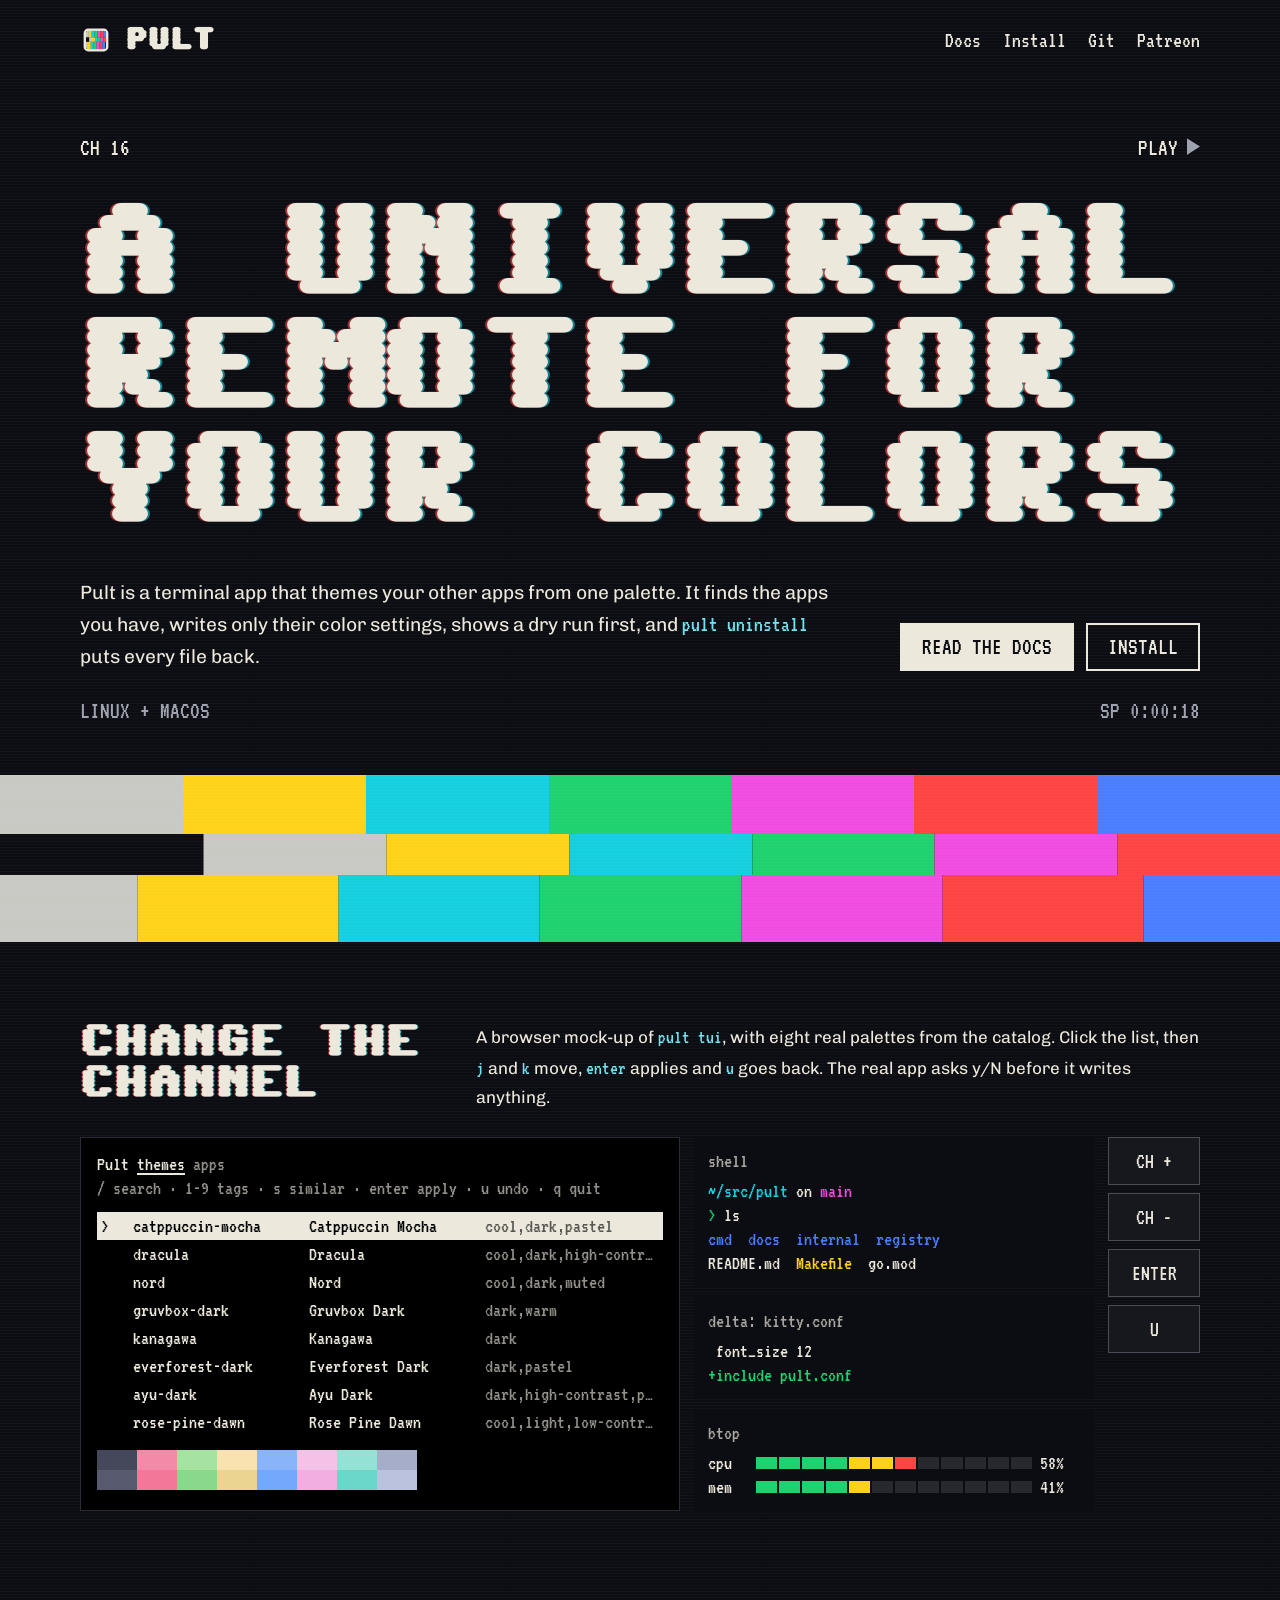
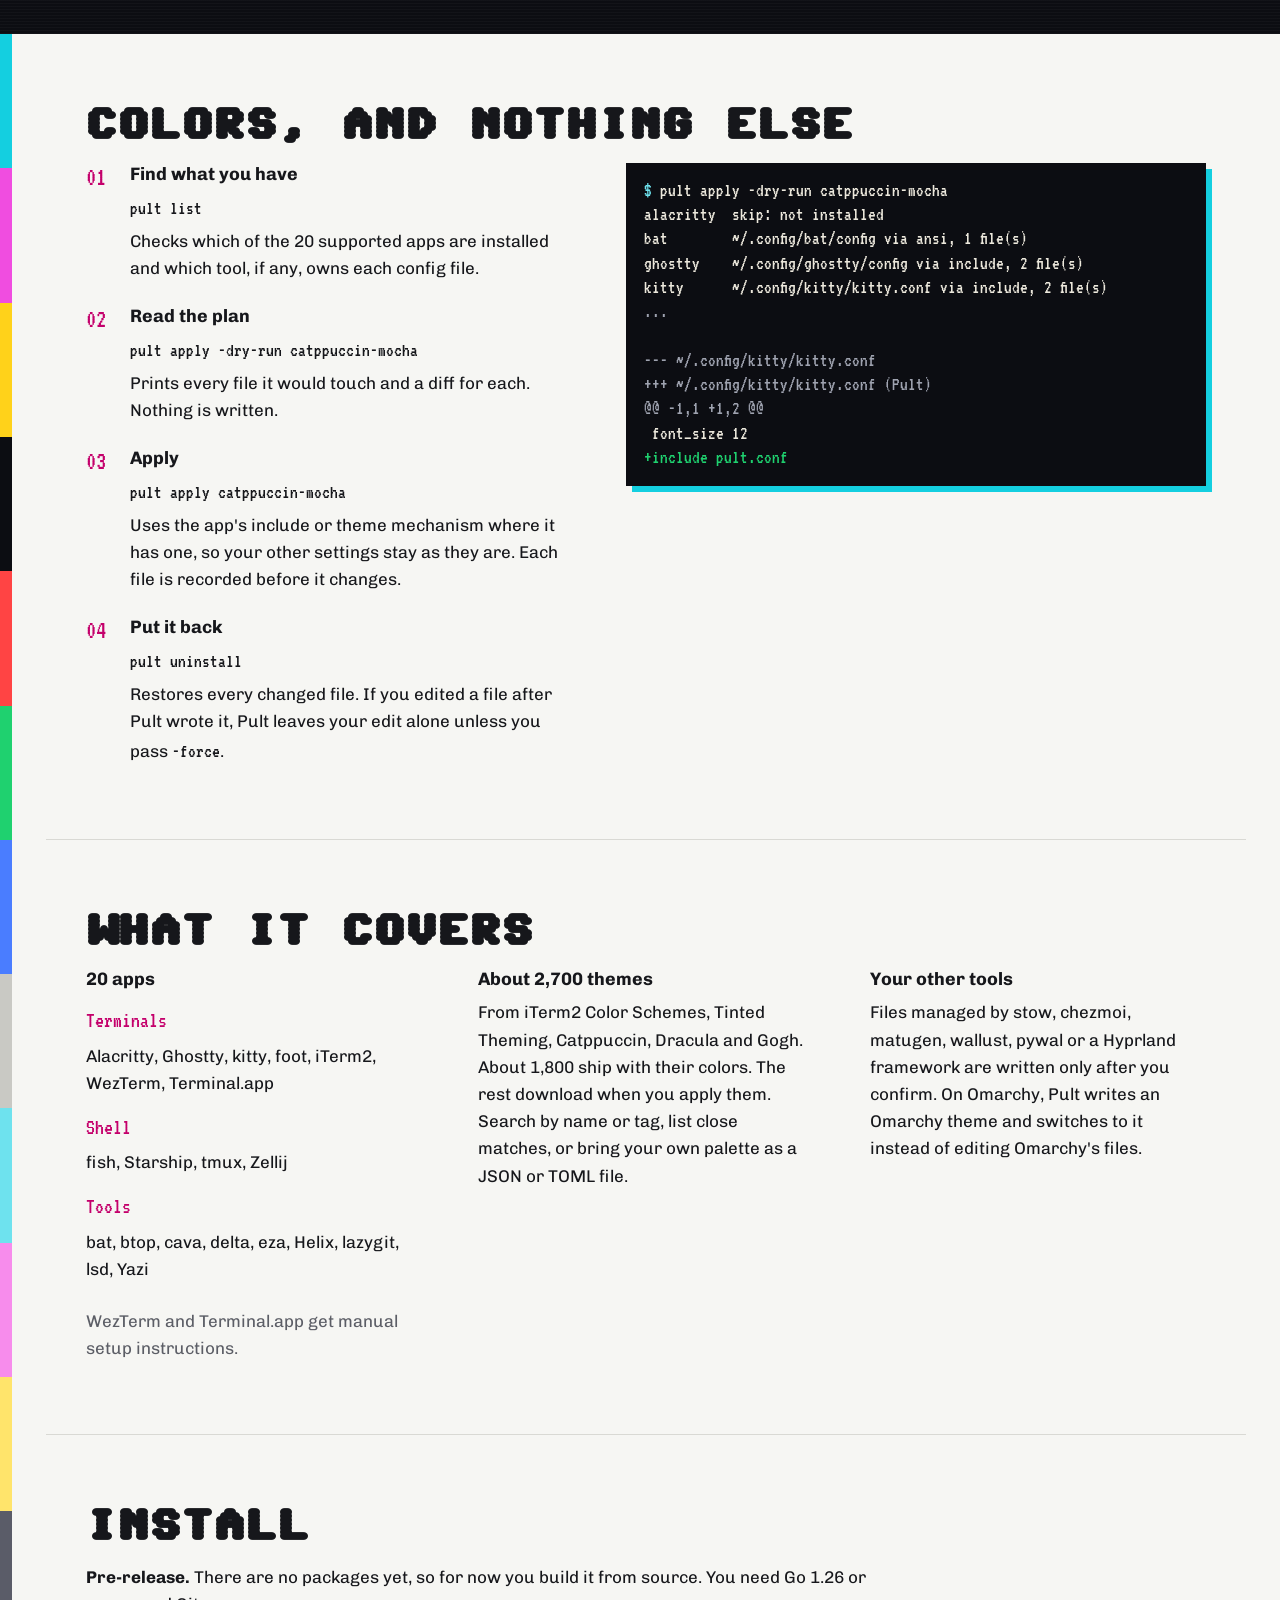
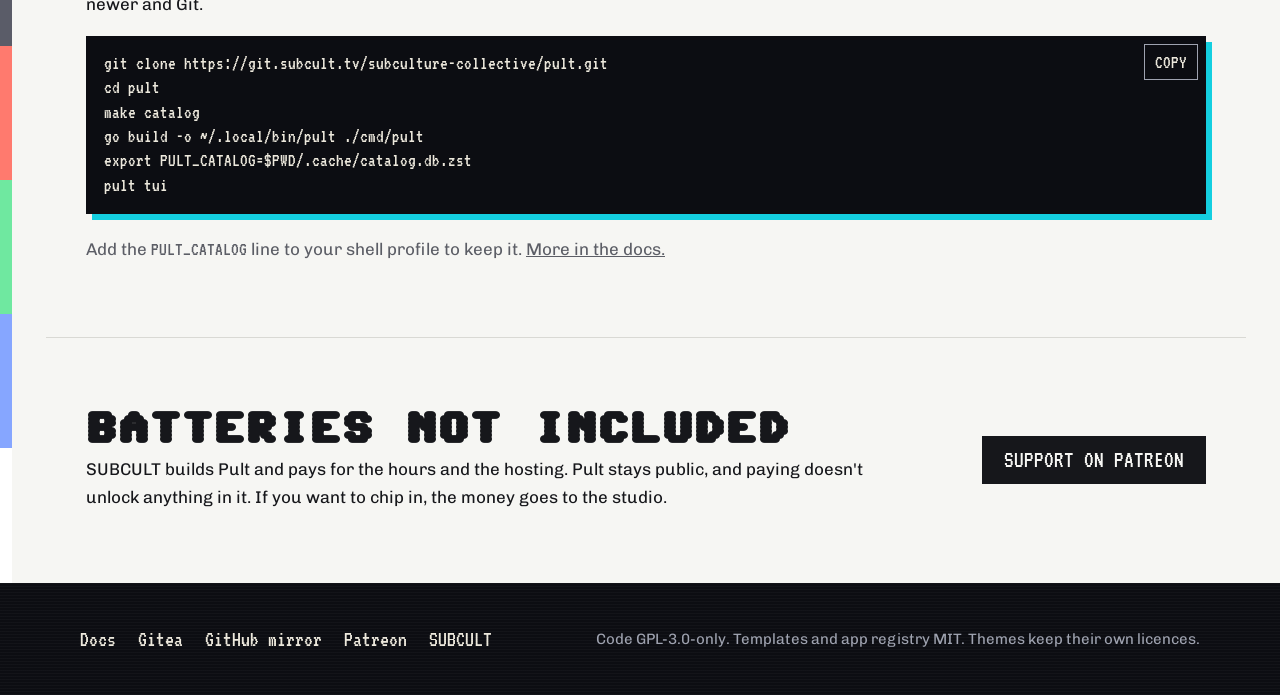
==== site/index.html @ ca2406b7 "Add the Pult website: landing page and user docs Static HTML with no build step, matching the Subset" ====
<!doctype html>
<html lang="en">
<head>
<meta charset="utf-8">
<meta name="viewport" content="width=device-width, initial-scale=1">
<title>Pult: a universal remote for your colors</title>
<meta name="description" content="Pult is a terminal app that themes your other apps from one palette, changes only their colors, and puts every file back with pult uninstall.">
<link rel="canonical" href="https://pult.subcult.tv/">
<meta property="og:type" content="website">
<meta property="og:title" content="Pult: a universal remote for your colors">
<meta property="og:description" content="A terminal app that themes your other apps from one palette and can put every file back.">
<meta property="og:url" content="https://pult.subcult.tv/">
<meta property="og:image" content="https://pult.subcult.tv/assets/og.png">
<meta name="twitter:card" content="summary_large_image">
<link rel="icon" href="assets/mark-primary.svg" type="image/svg+xml">
<link rel="stylesheet" href="style.css">
<script>document.documentElement.classList.add("js")</script>
<script src="app.js" defer></script>
</head>
<body>
<a class="skip" href="#main">Skip to content</a>

<div class="screen">
  <header class="wrap bar">
    <a class="brand" href="./"><img src="assets/mark-dark.svg" alt="" width="44" height="44">PULT</a>
    <nav class="nav" aria-label="Main">
      <a href="docs/">Docs</a>
      <a href="#install">Install</a>
      <a href="https://git.subcult.tv/subculture-collective/pult">Git</a>
      <a href="https://support.subcult.tv">Patreon</a>
    </nav>
  </header>

  <main id="main">
  <div class="wrap hero">
    <div class="osd" aria-hidden="true">
      <b data-channel>CH 16</b>
      <span><b>PLAY</b><i class="play"></i></span>
    </div>
    <h1><span>A universal</span> <span>remote for</span> <span>your colors</span></h1>
    <div class="hero-foot">
      <p class="lede">Pult is a terminal app that themes your other apps from one palette. It finds the apps you have, writes only their color settings, shows a dry run first, and <code>pult uninstall</code> puts every file back.</p>
      <div class="actions">
        <a class="btn fill" href="docs/">READ THE DOCS</a>
        <a class="btn" href="#install">INSTALL</a>
      </div>
    </div>
    <div class="osd" aria-hidden="true" style="margin-top:28px">
      <span>LINUX + MACOS</span>
      <span data-counter>SP 0:00:16</span>
    </div>
  </div>

  <div class="band" aria-hidden="true">
    <div><i></i><i></i><i></i><i></i><i></i><i></i><i></i></div>
    <div><i></i><i></i><i></i><i></i><i></i><i></i><i></i></div>
    <div><i></i><i></i><i></i><i></i><i></i><i></i><i></i></div>
  </div>

  <section class="wrap demo" aria-labelledby="demo-title">
    <div class="demo-head">
      <h2 id="demo-title">Change the<br>channel</h2>
      <p>A browser mock-up of <code>pult tui</code>, with eight real palettes from the catalog. Click the list, then <code>j</code> and <code>k</code> move, <code>enter</code> applies and <code>u</code> goes back. The real app asks y/N before it writes anything.</p>
    </div>
    <div class="set">
      <div class="tui">
        <div class="tui-top"><b>Pult</b>  <u>themes</u>  <span class="faint">apps</span></div>
        <div class="faint tui-help">/ search · 1-9 tags · s similar · enter apply · u undo · q quit</div>
        <ul class="rows" data-rows role="listbox" tabindex="0" aria-label="Themes">
          <li id="t1" role="option" data-id="catppuccin-mocha"><span aria-hidden="true">&gt;</span><span>catppuccin-mocha</span><span>Catppuccin Mocha</span><span class="faint">cool,dark,pastel</span></li>
          <li id="t2" role="option" data-id="dracula"><span></span><span>dracula</span><span>Dracula</span><span class="faint">cool,dark,high-contrast</span></li>
          <li id="t3" role="option" data-id="nord"><span></span><span>nord</span><span>Nord</span><span class="faint">cool,dark,muted</span></li>
          <li id="t4" role="option" data-id="gruvbox-dark"><span></span><span>gruvbox-dark</span><span>Gruvbox Dark</span><span class="faint">dark,warm</span></li>
          <li id="t5" role="option" data-id="kanagawa"><span></span><span>kanagawa</span><span>Kanagawa</span><span class="faint">dark</span></li>
          <li id="t6" role="option" data-id="everforest-dark"><span></span><span>everforest-dark</span><span>Everforest Dark</span><span class="faint">dark,pastel</span></li>
          <li id="t7" role="option" data-id="ayu-dark"><span></span><span>ayu-dark</span><span>Ayu Dark</span><span class="faint">dark,high-contrast,pastel</span></li>
          <li id="t8" role="option" data-id="rose-pine-dawn"><span></span><span>rose-pine-dawn</span><span>Rose Pine Dawn</span><span class="faint">cool,light,low-contrast</span></li>
        </ul>
        <div class="swatches" data-swatches aria-hidden="true">
          <i style="background:var(--a0)"></i><i style="background:var(--a1)"></i><i style="background:var(--a2)"></i><i style="background:var(--a3)"></i><i style="background:var(--a4)"></i><i style="background:var(--a5)"></i><i style="background:var(--a6)"></i><i style="background:var(--a7)"></i>
          <i style="background:var(--a8)"></i><i style="background:var(--a9)"></i><i style="background:var(--a10)"></i><i style="background:var(--a11)"></i><i style="background:var(--a12)"></i><i style="background:var(--a13)"></i><i style="background:var(--a14)"></i><i style="background:var(--a15)"></i>
        </div>
      </div>

      <div class="panes" aria-label="Sample app output in the applied palette">
        <div class="pane">
          <h3>shell</h3>
          <pre><span class="a6">~/src/pult</span> on <span class="a5">main</span>
<span class="a2">&gt;</span> ls
<span class="a4">cmd  docs  internal  registry</span>
README.md  <span class="a3">Makefile</span>  go.mod</pre>
        </div>
        <div class="pane">
          <h3>delta: kitty.conf</h3>
          <pre> font_size 12
<span class="a2">+include pult.conf</span></pre>
        </div>
        <div class="pane">
          <h3>btop</h3>
          <div class="meter"><span>cpu</span><div><i class="on"></i><i class="on"></i><i class="on"></i><i class="on"></i><i class="mid"></i><i class="mid"></i><i class="hot"></i><i></i><i></i><i></i><i></i><i></i></div><span>58%</span></div>
          <div class="meter"><span>mem</span><div><i class="on"></i><i class="on"></i><i class="on"></i><i class="on"></i><i class="mid"></i><i></i><i></i><i></i><i></i><i></i><i></i><i></i></div><span>41%</span></div>
        </div>
      </div>

      <div class="remote" aria-label="Remote">
        <button type="button" data-key="up" aria-label="Move up">CH +</button>
        <button type="button" data-key="down" aria-label="Move down">CH -</button>
        <button type="button" data-key="apply" aria-label="Apply theme">ENTER</button>
        <button type="button" data-key="undo" aria-label="Undo">U</button>
      </div>
    </div>
    <p class="status" data-status role="status"></p>
  </section>
  </main>
</div>

<div class="paper">
  <div class="strip" aria-hidden="true">
    <i style="background:var(--a6)"></i><i style="background:var(--a5)"></i><i style="background:var(--a3)"></i><i style="background:var(--a0)"></i><i style="background:var(--a1)"></i><i style="background:var(--a2)"></i><i style="background:var(--a4)"></i><i style="background:var(--a7)"></i><i style="background:var(--a14)"></i><i style="background:var(--a13)"></i><i style="background:var(--a11)"></i><i style="background:var(--a8)"></i><i style="background:var(--a9)"></i><i style="background:var(--a10)"></i><i style="background:var(--a12)"></i><i style="background:var(--a15)"></i>
  </div>

  <section class="wrap block" aria-labelledby="how">
    <h2 id="how">Colors, and nothing else</h2>
    <div class="steps">
      <ol>
        <li><h3>Find what you have</h3><code class="cmd">pult list</code><p>Checks which of the 20 supported apps are installed and which tool, if any, owns each config file.</p></li>
        <li><h3>Read the plan</h3><code class="cmd">pult apply -dry-run catppuccin-mocha</code><p>Prints every file it would touch and a diff for each. Nothing is written.</p></li>
        <li><h3>Apply</h3><code class="cmd">pult apply catppuccin-mocha</code><p>Uses the app's include or theme mechanism where it has one, so your other settings stay as they are. Each file is recorded before it changes.</p></li>
        <li><h3>Put it back</h3><code class="cmd">pult uninstall</code><p>Restores every changed file. If you edited a file after Pult wrote it, Pult leaves your edit alone unless you pass <code>-force</code>.</p></li>
      </ol>
      <pre class="term" tabindex="0" aria-label="Sample dry run output"><span class="p">$</span> pult apply -dry-run catppuccin-mocha
alacritty  skip: not installed
bat        ~/.config/bat/config via ansi, 1 file(s)
ghostty    ~/.config/ghostty/config via include, 2 file(s)
kitty      ~/.config/kitty/kitty.conf via include, 2 file(s)
<span class="dim">...</span>

<span class="dim">--- ~/.config/kitty/kitty.conf
+++ ~/.config/kitty/kitty.conf (Pult)
@@ -1,1 +1,2 @@</span>
 font_size 12
<span class="add">+include pult.conf</span></pre>
    </div>
  </section>

  <section class="wrap block" aria-labelledby="covers">
    <h2 id="covers">What it covers</h2>
    <div class="columns">
      <div>
        <h3>20 apps</h3>
        <dl class="apps">
          <dt>Terminals</dt><dd>Alacritty, Ghostty, kitty, foot, iTerm2, WezTerm, Terminal.app</dd>
          <dt>Shell</dt><dd>fish, Starship, tmux, Zellij</dd>
          <dt>Tools</dt><dd>bat, btop, cava, delta, eza, Helix, lazygit, lsd, Yazi</dd>
        </dl>
        <p class="muted">WezTerm and Terminal.app get manual setup instructions.</p>
      </div>
      <div>
        <h3>About 2,700 themes</h3>
        <p>From iTerm2 Color Schemes, Tinted Theming, Catppuccin, Dracula and Gogh. About 1,800 ship with their colors. The rest download when you apply them. Search by name or tag, list close matches, or bring your own palette as a JSON or TOML file.</p>
      </div>
      <div>
        <h3>Your other tools</h3>
        <p>Files managed by stow, chezmoi, matugen, wallust, pywal or a Hyprland framework are written only after you confirm. On Omarchy, Pult writes an Omarchy theme and switches to it instead of editing Omarchy's files.</p>
      </div>
    </div>
  </section>

  <section class="wrap block" id="install" aria-labelledby="install-title">
    <h2 id="install-title">Install</h2>
    <p class="note"><strong>Pre-release.</strong> There are no packages yet, so for now you build it from source. You need Go 1.26 or newer and Git.</p>
    <div style="position:relative;margin-top:18px">
      <pre class="term has-copy" tabindex="0" aria-label="Install commands" id="install-code">git clone https://git.subcult.tv/subculture-collective/pult.git
cd pult
make catalog
go build -o ~/.local/bin/pult ./cmd/pult
export PULT_CATALOG=$PWD/.cache/catalog.db.zst
pult tui</pre>
      <button class="copy" type="button" data-copy="install-code" hidden>COPY</button>
    </div>
    <p class="muted" style="margin-top:20px">Add the <code>PULT_CATALOG</code> line to your shell profile to keep it. <a href="docs/#install">More in the docs.</a></p>
  </section>

  <section class="wrap block support" aria-labelledby="support">
    <div>
      <h2 id="support">Batteries not included</h2>
      <p class="note">SUBCULT builds Pult and pays for the hours and the hosting. Pult stays public, and paying doesn't unlock anything in it. If you want to chip in, the money goes to the studio.</p>
    </div>
    <a class="btn ink" href="https://support.subcult.tv">SUPPORT ON PATREON</a>
  </section>
</div>

<footer class="screen foot">
  <div class="wrap">
    <nav class="links" aria-label="Footer">
      <a href="docs/">Docs</a>
      <a href="https://git.subcult.tv/subculture-collective/pult">Gitea</a>
      <a href="https://github.com/subculture-collective/pult">GitHub mirror</a>
      <a href="https://support.subcult.tv">Patreon</a>
      <a href="https://subcult.tv">SUBCULT</a>
    </nav>
    <small>Code GPL-3.0-only. Templates and app registry MIT. Themes keep their own licences.</small>
  </div>
</footer>
</body>
</html>
---- site/style.css ----
/* Pult site. Two surfaces from the brand guide: the VHS layer on screen black
   and Proof Terminal on paper. --a0..--a15 hold the palette on air; the rest of
   the frame stays neutral. Default palette: the house theme ch16. */

@font-face { font-family: "Sixtyfour Scan"; src: url(fonts/sixtyfour-scan.woff2) format("woff2"); font-display: swap; }
@font-face { font-family: "Sixtyfour"; src: url(fonts/sixtyfour.woff2) format("woff2"); font-display: swap; }
@font-face { font-family: "VT323"; src: url(fonts/vt323.woff2) format("woff2"); font-display: swap; }
@font-face { font-family: "Chivo"; font-weight: 400; src: url(fonts/chivo-400.woff2) format("woff2"); font-display: swap; }
@font-face { font-family: "Chivo"; font-weight: 700; src: url(fonts/chivo-700.woff2) format("woff2"); font-display: swap; }

:root {
  --paper: #f6f6f3;
  --ink: #16171b;
  --screen: #0c0d12;
  --phosphor: #ece8dc;
  --osd: #9fa3b0;
  --graphite: #5c5e66;
  --rule: #d9d9d4;
  --magenta: #c4006b;
  --tint: #6ee2ee;
  --ok: #1fd16f;
  --flag: #ffe46b;

  --bg: #0c0d12;
  --fg: #ece8dc;
  --a0: #0c0d12; --a1: #ff4444; --a2: #1fd16f; --a3: #ffd21a;
  --a4: #4a7dff; --a5: #f04de0; --a6: #14cfe0; --a7: #c9c9c4;
  --a8: #5a5c68; --a9: #ff7a6e; --a10: #6fe8a0; --a11: #ffe46b;
  --a12: #86a6ff; --a13: #f78cec; --a14: #6ee2ee; --a15: #ffffff;

  --gutter: clamp(16px, 4vw, 40px);
  --wrap: 1200px;
  --display: "Sixtyfour", "VT323", ui-monospace, monospace;
  --scan: "Sixtyfour Scan", "Sixtyfour", "VT323", ui-monospace, monospace;
  --term: "VT323", ui-monospace, "Cascadia Mono", monospace;
  --body: "Chivo", system-ui, sans-serif;
}

*, *::before, *::after { box-sizing: border-box; }
html { -webkit-text-size-adjust: 100%; scroll-behavior: smooth; scroll-padding-top: 24px; }
body { margin: 0; background: var(--paper); color: var(--ink); font: 400 17px/1.6 var(--body); }
img, svg { display: block; max-width: 100%; }
a { color: inherit; }
h1, h2, h3, p, ul, ol, pre, figure { margin: 0; }
ul, ol { padding: 0; list-style: none; }
code { font-family: var(--term); font-size: 1.14em; }
:focus-visible { outline: 3px solid var(--magenta); outline-offset: 2px; }
.screen :focus-visible { outline-color: var(--flag); }
.wrap { max-width: var(--wrap); margin-inline: auto; padding-inline: var(--gutter); }
.skip { position: absolute; left: 8px; top: -60px; z-index: 10; padding: 10px 14px; background: var(--ink); color: var(--paper); }
.skip:focus { top: 8px; }

/* Screen surface */
.screen { position: relative; background: var(--screen); color: var(--phosphor); }
.screen::after {
  content: ""; position: absolute; inset: 0; pointer-events: none;
  background: repeating-linear-gradient(0deg, rgb(255 255 255 / .028) 0 1px, transparent 1px 3px);
}

/* Header */
.bar { position: relative; z-index: 2; display: flex; flex-wrap: wrap; align-items: center; justify-content: space-between; gap: 6px 24px; padding-block: 18px; }
.brand { display: inline-flex; align-items: center; gap: 8px; text-decoration: none; font: 22px/1 var(--display); letter-spacing: .02em; }
.brand img { width: 44px; height: 44px; margin: -6px 0 -6px -6px; }
.nav { display: flex; flex-wrap: wrap; gap: 0 22px; font: 22px/1 var(--term); }
.nav a { display: inline-block; padding: 11px 0; text-decoration: none; }
.nav a:hover, .nav a[aria-current] { text-decoration: underline; text-underline-offset: 4px; }

/* Hero */
.osd { display: flex; justify-content: space-between; gap: 16px; font: 24px/1 var(--term); color: var(--osd); }
.osd b { font-weight: 400; color: var(--phosphor); }
.play { display: inline-block; width: .55em; height: .7em; margin-left: .35em; background: currentColor; clip-path: polygon(0 0, 100% 50%, 0 100%); }
.hero { position: relative; z-index: 1; padding-block: clamp(20px, 5vw, 56px) clamp(28px, 5vw, 52px); }
.hero h1 {
  margin-block: clamp(20px, 3.4vw, 38px);
  font: 400 min(calc((100vw - 2 * var(--gutter)) / 11.4), 100px)/1.14 var(--scan);
  text-shadow: -.022em 0 rgb(255 68 68 / .6), .022em 0 rgb(20 207 224 / .6);
}
.hero h1 span { display: block; white-space: nowrap; }
.hero h1, .screen h2, .paper h2, .doc h1, .doc h2, .nosignal h1 { text-transform: uppercase; }
.hero-foot { display: grid; gap: 22px 56px; align-items: end; }
.lede { max-width: 42em; font-size: clamp(18px, 1.5vw, 20px); line-height: 1.55; }
.lede code { color: var(--tint); }
.actions { display: flex; flex-wrap: wrap; gap: 12px; }
.btn { display: inline-flex; align-items: center; min-height: 48px; padding: 8px 20px; border: 2px solid currentColor; font: 24px/1 var(--term); text-decoration: none; }
.btn.fill { background: var(--phosphor); border-color: var(--phosphor); color: var(--screen); }
.btn:hover { background: var(--phosphor); border-color: var(--phosphor); color: var(--screen); }
.btn.fill:hover { background: transparent; color: var(--phosphor); }
@media (min-width: 900px) { .hero-foot { grid-template-columns: 1fr auto; } }

/* Tracking band: the mark at full bleed, driven by the palette on air */
.band { position: relative; display: grid; grid-template-rows: 14fr 10fr 16fr; height: clamp(84px, 13vw, 168px); overflow: hidden; background: var(--bg); transition: background .2s; }
.band > div { display: grid; grid-template-columns: repeat(7, 1fr); }
.band > div:nth-child(2) { transform: translateX(15.9%); }
.band > div:nth-child(3) { transform: translateX(-4.5%); width: 110%; }
.band i { display: block; transition: background .2s; }
.band i:nth-child(1) { background: var(--a7); }
.band i:nth-child(2) { background: var(--a3); }
.band i:nth-child(3) { background: var(--a6); }
.band i:nth-child(4) { background: var(--a2); }
.band i:nth-child(5) { background: var(--a5); }
.band i:nth-child(6) { background: var(--a1); }
.band i:nth-child(7) { background: var(--a4); }
.band.slip > div:nth-child(2) { animation: slip .36s steps(4) both; }
@keyframes slip { 0% { transform: translateX(-22%); } 40% { transform: translateX(31%); } 70% { transform: translateX(6%); } 100% { transform: translateX(15.9%); } }

/* Demo */
.demo { position: relative; z-index: 1; padding-block: clamp(44px, 7vw, 80px); }
.demo-head { display: grid; gap: 14px 56px; margin-bottom: 26px; }
.screen h2, .paper h2 { font-weight: 400; line-height: 1.2; }
.screen h2 { font-family: var(--scan); font-size: clamp(21px, 3vw, 34px); text-shadow: -.02em 0 rgb(255 68 68 / .55), .02em 0 rgb(20 207 224 / .55); }
.demo-head p { max-width: 46em; color: var(--phosphor); }
.demo-head code { color: var(--tint); }
.set { display: grid; gap: 14px; }
.tui, .pane { font: 20px/1.2 var(--term); }
.tui { padding: 14px 16px; border: 1px solid #2a2c35; background: #000; min-width: 0; }
.tui-top b { font-weight: 400; }
.tui-top u { text-underline-offset: 3px; }
.faint { opacity: .62; }
.tui-help { margin-bottom: 12px; }
.rows { outline-offset: 3px; }
.rows li { display: grid; grid-template-columns: 2ch 20ch 20ch minmax(0, 1fr); gap: 0 2ch; padding: 2px 4px; cursor: pointer; }
.rows li:hover { background: #1b1c22; }
.rows li[aria-selected="true"] { background: var(--phosphor); color: #000; }
.rows span { overflow: hidden; text-overflow: ellipsis; white-space: nowrap; }
.swatches { display: grid; grid-template-columns: repeat(8, minmax(0, 40px)); margin-top: 14px; }
.swatches i { height: 20px; }
.panes { display: grid; gap: 10px; min-width: 0; }
.pane { padding: 12px 14px; min-width: 0; overflow: hidden; background: var(--bg); color: var(--fg); transition: background .2s, color .2s; }
.pane h3 { margin-bottom: 6px; font: inherit; opacity: .7; }
.pane pre { font: inherit; white-space: pre-wrap; overflow-wrap: anywhere; }
.meter { display: grid; grid-template-columns: 5ch 1fr 5ch; gap: 1ch; align-items: center; }
.meter div { display: flex; gap: 2px; height: 12px; }
.meter i { flex: 1; background: var(--a8); opacity: .35; }
.meter i.on { opacity: 1; background: var(--a2); }
.meter i.mid { opacity: 1; background: var(--a3); }
.meter i.hot { opacity: 1; background: var(--a1); }
.a1 { color: var(--a1); } .a2 { color: var(--a2); } .a3 { color: var(--a3); } .a4 { color: var(--a4); } .a5 { color: var(--a5); } .a6 { color: var(--a6); }

.remote { display: none; gap: 8px; }
.js .remote { display: grid; grid-template-columns: repeat(4, 1fr); }
.remote button { min-height: 48px; padding: 6px; border: 1px solid #4a4c57; background: #17181e; color: var(--phosphor); font: 22px/1 var(--term); cursor: pointer; }
.remote button:hover { background: #262833; }
.remote button:active { background: var(--phosphor); color: #000; }
.status { min-height: 1.3em; margin-top: 12px; font: 24px/1.2 var(--term); color: var(--flag); }
@media (min-width: 900px) {
  .demo-head { grid-template-columns: auto 1fr; align-items: start; }
  .set { grid-template-columns: minmax(0, 1.5fr) minmax(0, 1fr) 92px; }
  .js .remote { grid-template-columns: 1fr; align-content: start; }
}
@media (max-width: 899px) {
  .term.has-copy { padding-top: 50px; }
  .rows li { grid-template-columns: 2ch 20ch minmax(0, 1fr); }
  .rows span:last-child { display: none; }
  .tui-help { display: none; }
}

/* Paper surface */
.paper { position: relative; padding-left: 12px; }
.strip { position: absolute; inset: 0 auto 0 0; width: 12px; display: grid; }
.strip i { display: block; transition: background .2s; }
.paper h2 { font-family: var(--display); font-size: clamp(21px, 2.8vw, 32px); margin-bottom: 18px; }
.block { padding-block: clamp(40px, 6vw, 72px); border-bottom: 1px solid var(--rule); }
.block:last-child { border-bottom: 0; }
.muted { color: var(--graphite); }
.steps { display: grid; gap: 30px 56px; align-items: start; }
.steps ol { display: grid; gap: 22px; counter-reset: s; }
.steps li { counter-increment: s; display: grid; grid-template-columns: 3.2ch 1fr; gap: 0 12px; }
.steps li::before { content: counter(s, decimal-leading-zero); font: 26px/1.1 var(--term); color: var(--magenta); }
.steps h3 { font: 700 18px/1.3 var(--body); }
.steps code.cmd { display: inline-block; margin-block: 2px 4px; }
.steps p, .steps code.cmd { grid-column: 2; }
.term { position: relative; min-width: 0; padding: 16px 18px; background: var(--screen); color: var(--phosphor); font: 19px/1.28 var(--term); overflow-x: auto; box-shadow: 6px 6px 0 var(--a6); transition: box-shadow .2s; }
.term .p { color: var(--tint); }
.term .add { color: var(--ok); }
.term .dim { color: var(--osd); }
.copy { position: absolute; top: 8px; right: 8px; min-height: 36px; padding: 2px 10px; border: 1px solid var(--osd); background: var(--screen); color: var(--phosphor); font: 19px/1 var(--term); cursor: pointer; }
.copy:hover { background: var(--phosphor); color: var(--screen); }
.columns { display: grid; gap: 34px 56px; }
.columns h3 { font: 700 18px/1.3 var(--body); margin-bottom: 8px; }
.apps { display: grid; gap: 10px; }
.apps dt { font: 22px/1.1 var(--term); color: var(--magenta); }
.apps dd { margin: 0 0 8px; }
.note { max-width: 46em; }
.note strong { font-weight: 700; }
.tip { margin-top: 18px; padding: 12px 16px; border-left: 4px solid var(--magenta); background: #ecebe6; }
.support { display: grid; gap: 18px 56px; align-items: center; }
.support h2 { margin-bottom: 8px; }
.btn.ink { border-color: var(--ink); background: var(--ink); color: var(--paper); justify-self: start; }
.btn.ink:hover { background: var(--magenta); border-color: var(--magenta); color: #fff; }
@media (min-width: 900px) {
  .steps { grid-template-columns: minmax(0, 1fr) minmax(0, 1.2fr); }
  .columns { grid-template-columns: repeat(3, minmax(0, 1fr)); }
  .support { grid-template-columns: 1fr auto; }
}

/* Footer */
.foot { position: relative; padding-block: 34px; font-size: 16px; }
.foot .wrap { position: relative; z-index: 1; display: grid; gap: 18px 40px; }
.foot .links { display: flex; flex-wrap: wrap; gap: 0 22px; font: 22px/1 var(--term); }
.foot .links a { display: inline-block; padding: 11px 0; text-decoration: none; }
.foot .links a:hover { text-decoration: underline; text-underline-offset: 4px; }
.foot small { font-size: 15px; color: var(--osd); }
@media (min-width: 900px) { .foot .wrap { grid-template-columns: 1fr auto; align-items: center; } }

/* Docs */
.docs-bar { background: var(--screen); color: var(--phosphor); }
.docs { display: grid; gap: 8px 56px; padding-block: 36px 72px; }
.docs nav { font-size: 16px; }
.docs nav h2 { margin: 0 0 6px; font: 22px/1 var(--term); color: var(--magenta); }
.docs nav ul { display: flex; flex-wrap: wrap; gap: 0 18px; }
.docs nav a { display: inline-block; padding: 7px 0; text-decoration: none; }
.docs nav a:hover { color: var(--magenta); text-decoration: underline; }
.doc { min-width: 0; max-width: 780px; }
.doc h1 { font: 400 clamp(30px, 5vw, 48px)/1.1 var(--display); margin-bottom: 14px; }
.doc section { padding-top: 36px; }
.doc h2 { font-family: var(--display); font-size: clamp(20px, 2.4vw, 25px); font-weight: 400; line-height: 1.25; margin-bottom: 12px; }
.doc h3 { font: 700 18px/1.3 var(--body); margin: 24px 0 6px; }
.doc p, .doc ul.list, .doc .term, .doc .table { margin-bottom: 14px; }
.doc ul.list { list-style: square; padding-left: 20px; }
.doc ul.list li { margin-bottom: 4px; }
.doc :not(pre) > code, .doc td code { padding: 0 .28em; background: #e8e7e1; overflow-wrap: anywhere; }
.doc a { color: var(--magenta); text-underline-offset: 3px; }
.table { overflow-x: auto; }
table { width: 100%; border-collapse: collapse; font-size: 16px; }
th, td { padding: 7px 12px 7px 0; border-bottom: 1px solid var(--rule); text-align: left; vertical-align: top; }
th { font-weight: 700; border-bottom-color: var(--ink); }
@media (min-width: 900px) {
  .docs { grid-template-columns: 200px minmax(0, 1fr); }
  .docs nav > div { position: sticky; top: 24px; }
  .docs nav ul { display: block; }
  .docs nav a { padding: 3px 0; }
}

/* No signal */
.nosignal { display: grid; min-height: 100vh; align-content: center; gap: 18px; padding: var(--gutter); text-align: center; justify-items: center; }
.nosignal h1 { position: relative; z-index: 1; font: 400 clamp(30px, 8vw, 72px)/1.1 var(--scan); }
.nosignal p, .nosignal .actions { position: relative; z-index: 1; }

@media (prefers-reduced-motion: reduce) {
  html { scroll-behavior: auto; }
  * { transition: none !important; animation: none !important; }
}
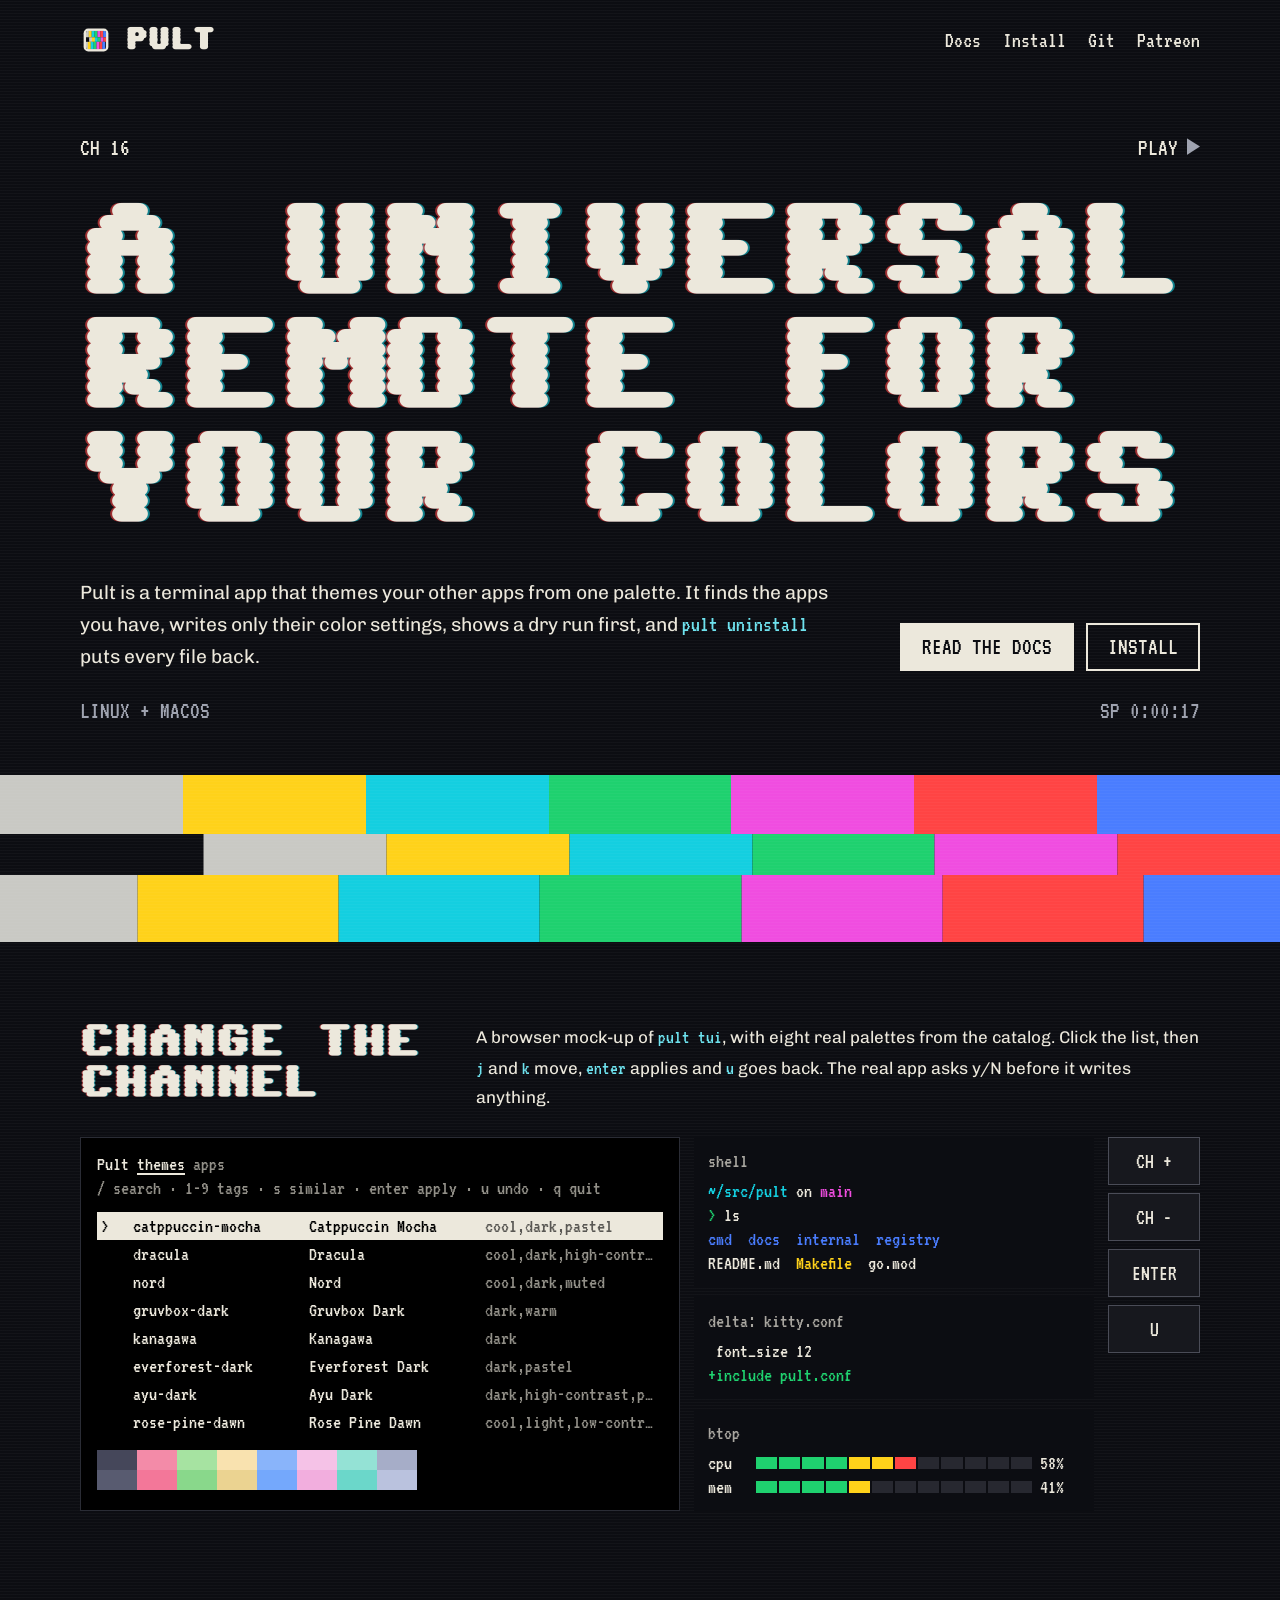
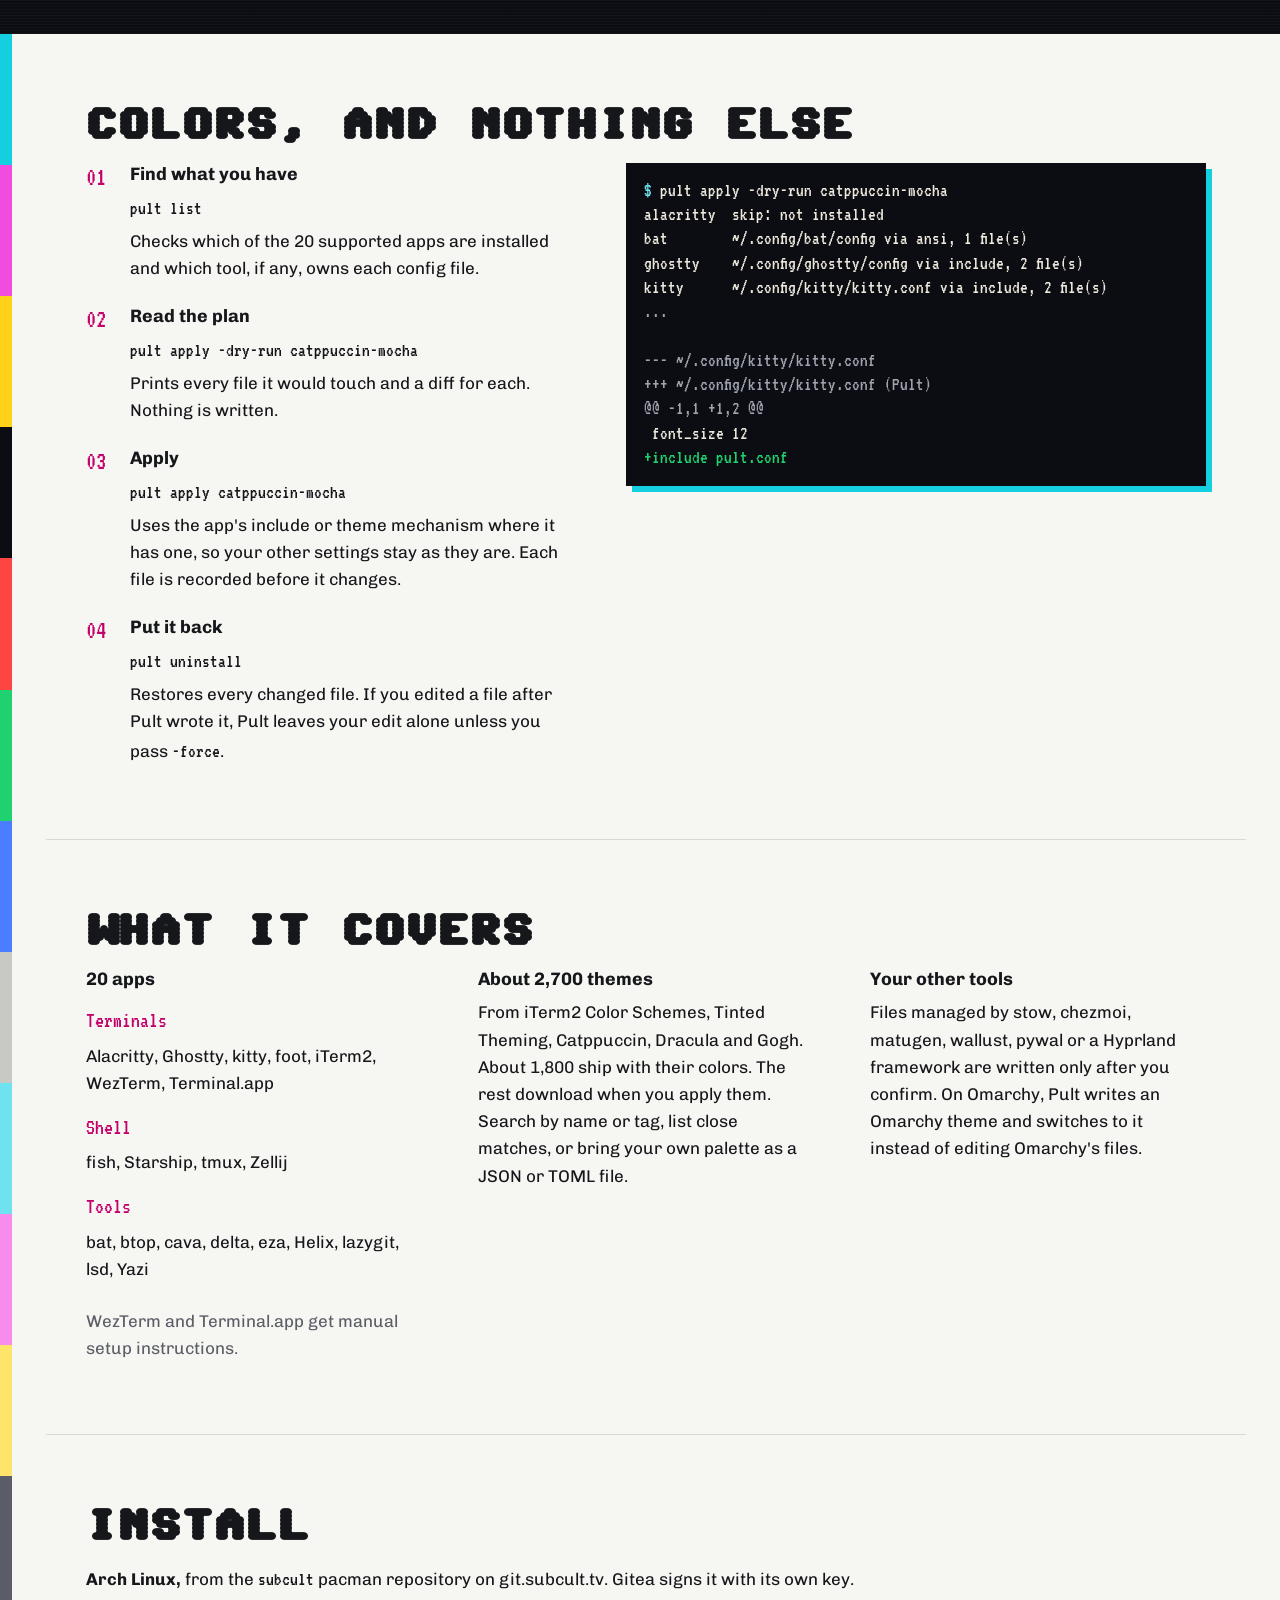
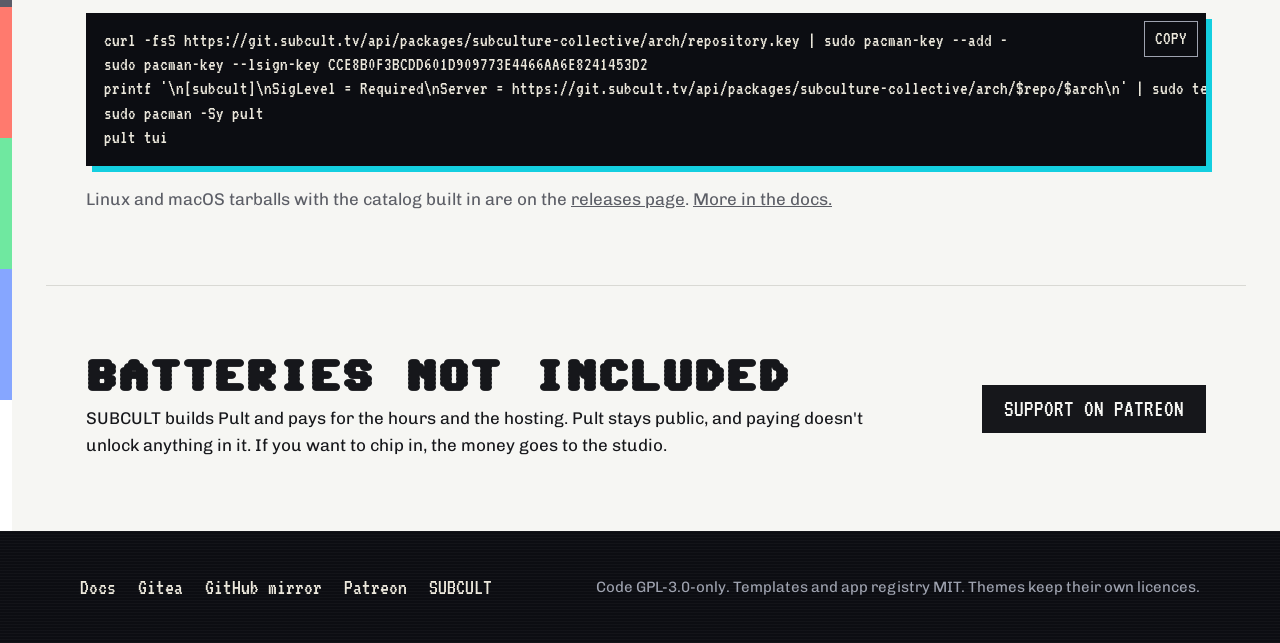
==== commit 5e7deb3f: "Update the install docs for the 0.2.0 release Point the README and website at the pacman repository " ====
--- a/site/index.html
+++ b/site/index.html
@@ -168,17 +168,16 @@
 
   <section class="wrap block" id="install" aria-labelledby="install-title">
     <h2 id="install-title">Install</h2>
-    <p class="note"><strong>Pre-release.</strong> There are no packages yet, so for now you build it from source. You need Go 1.26 or newer and Git.</p>
+    <p class="note"><strong>Arch Linux,</strong> from the <code>subcult</code> pacman repository on git.subcult.tv. Gitea signs it with its own key.</p>
     <div style="position:relative;margin-top:18px">
-      <pre class="term has-copy" tabindex="0" aria-label="Install commands" id="install-code">git clone https://git.subcult.tv/subculture-collective/pult.git
-cd pult
-make catalog
-go build -o ~/.local/bin/pult ./cmd/pult
-export PULT_CATALOG=$PWD/.cache/catalog.db.zst
+      <pre class="term has-copy" tabindex="0" aria-label="Install commands" id="install-code">curl -fsS https://git.subcult.tv/api/packages/subculture-collective/arch/repository.key | sudo pacman-key --add -
+sudo pacman-key --lsign-key CCE8B0F3BCDD601D909773E4466AA6E8241453D2
+printf '\n[subcult]\nSigLevel = Required\nServer = https://git.subcult.tv/api/packages/subculture-collective/arch/$repo/$arch\n' | sudo tee -a /etc/pacman.conf
+sudo pacman -Sy pult
 pult tui</pre>
       <button class="copy" type="button" data-copy="install-code" hidden>COPY</button>
     </div>
-    <p class="muted" style="margin-top:20px">Add the <code>PULT_CATALOG</code> line to your shell profile to keep it. <a href="docs/#install">More in the docs.</a></p>
+    <p class="muted" style="margin-top:20px">Linux and macOS tarballs with the catalog built in are on the <a href="https://git.subcult.tv/subculture-collective/pult/releases">releases page</a>. <a href="docs/#install">More in the docs.</a></p>
   </section>
 
   <section class="wrap block support" aria-labelledby="support">
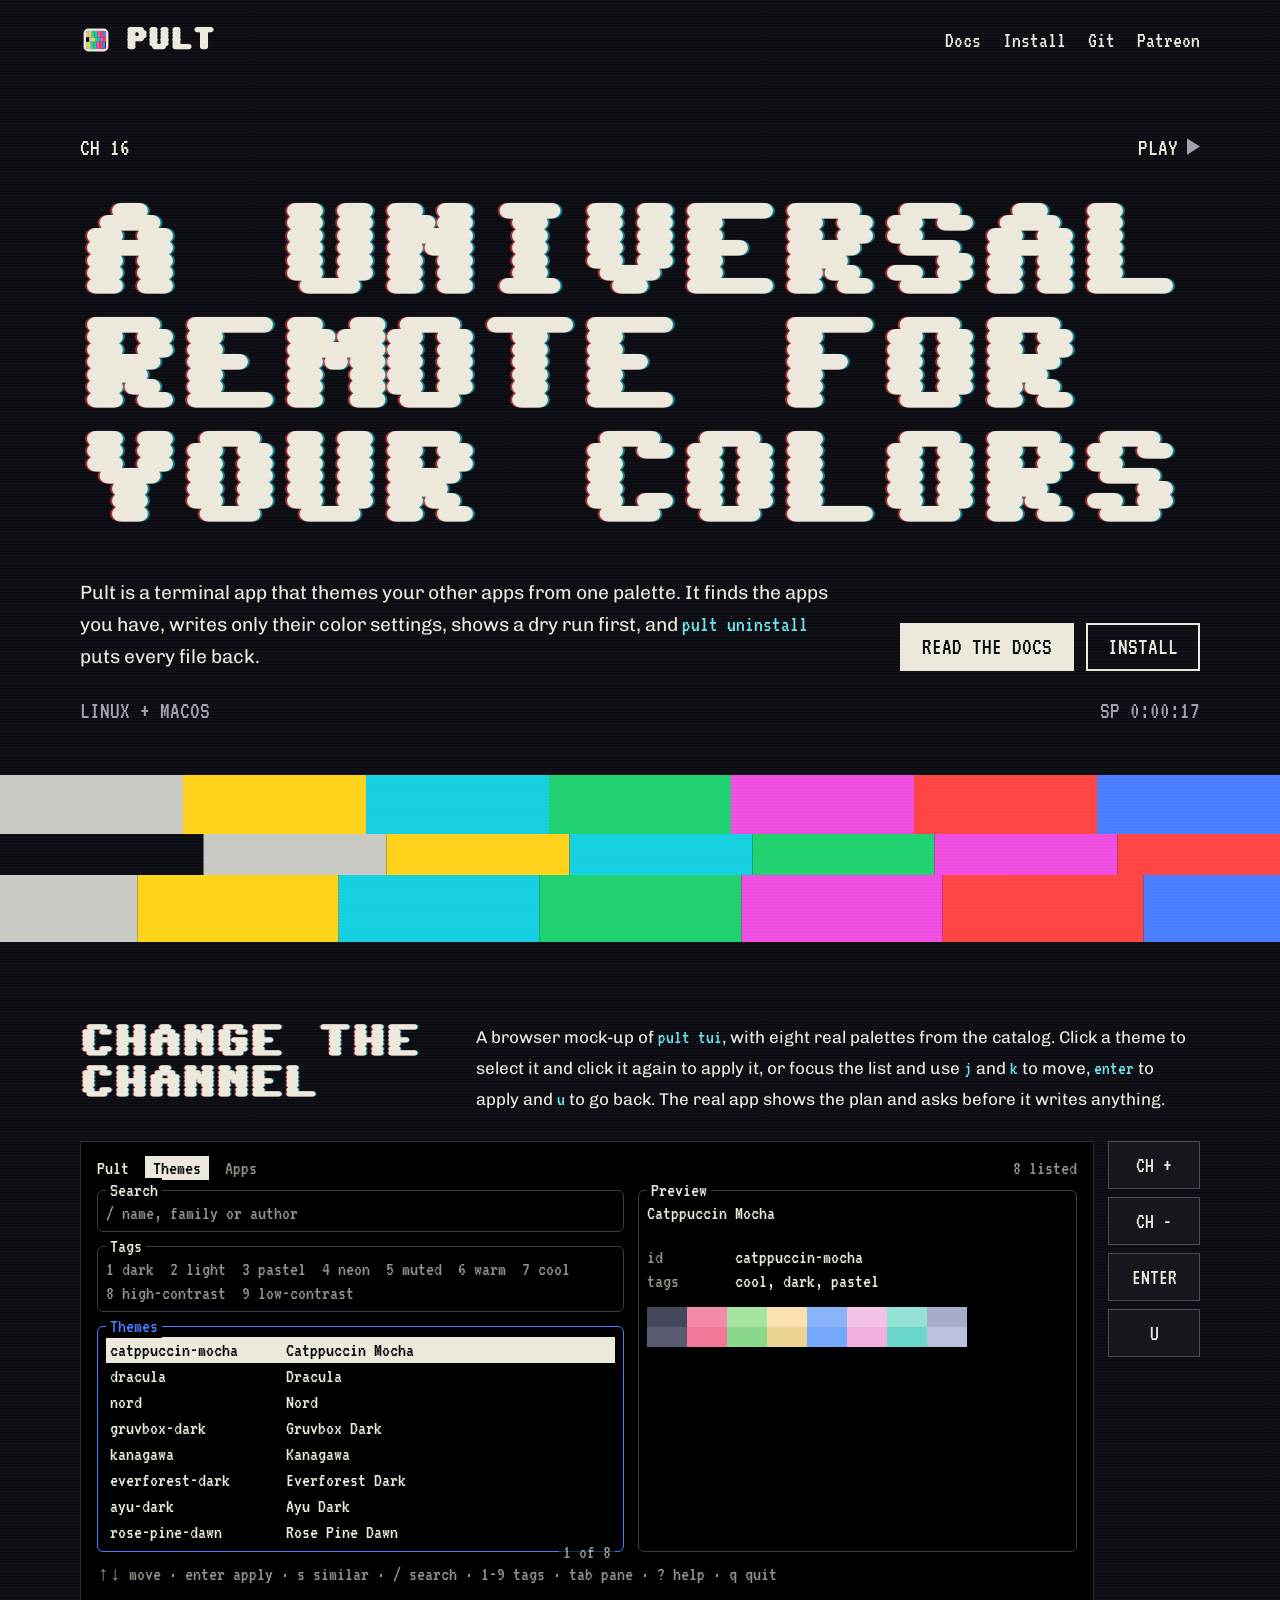
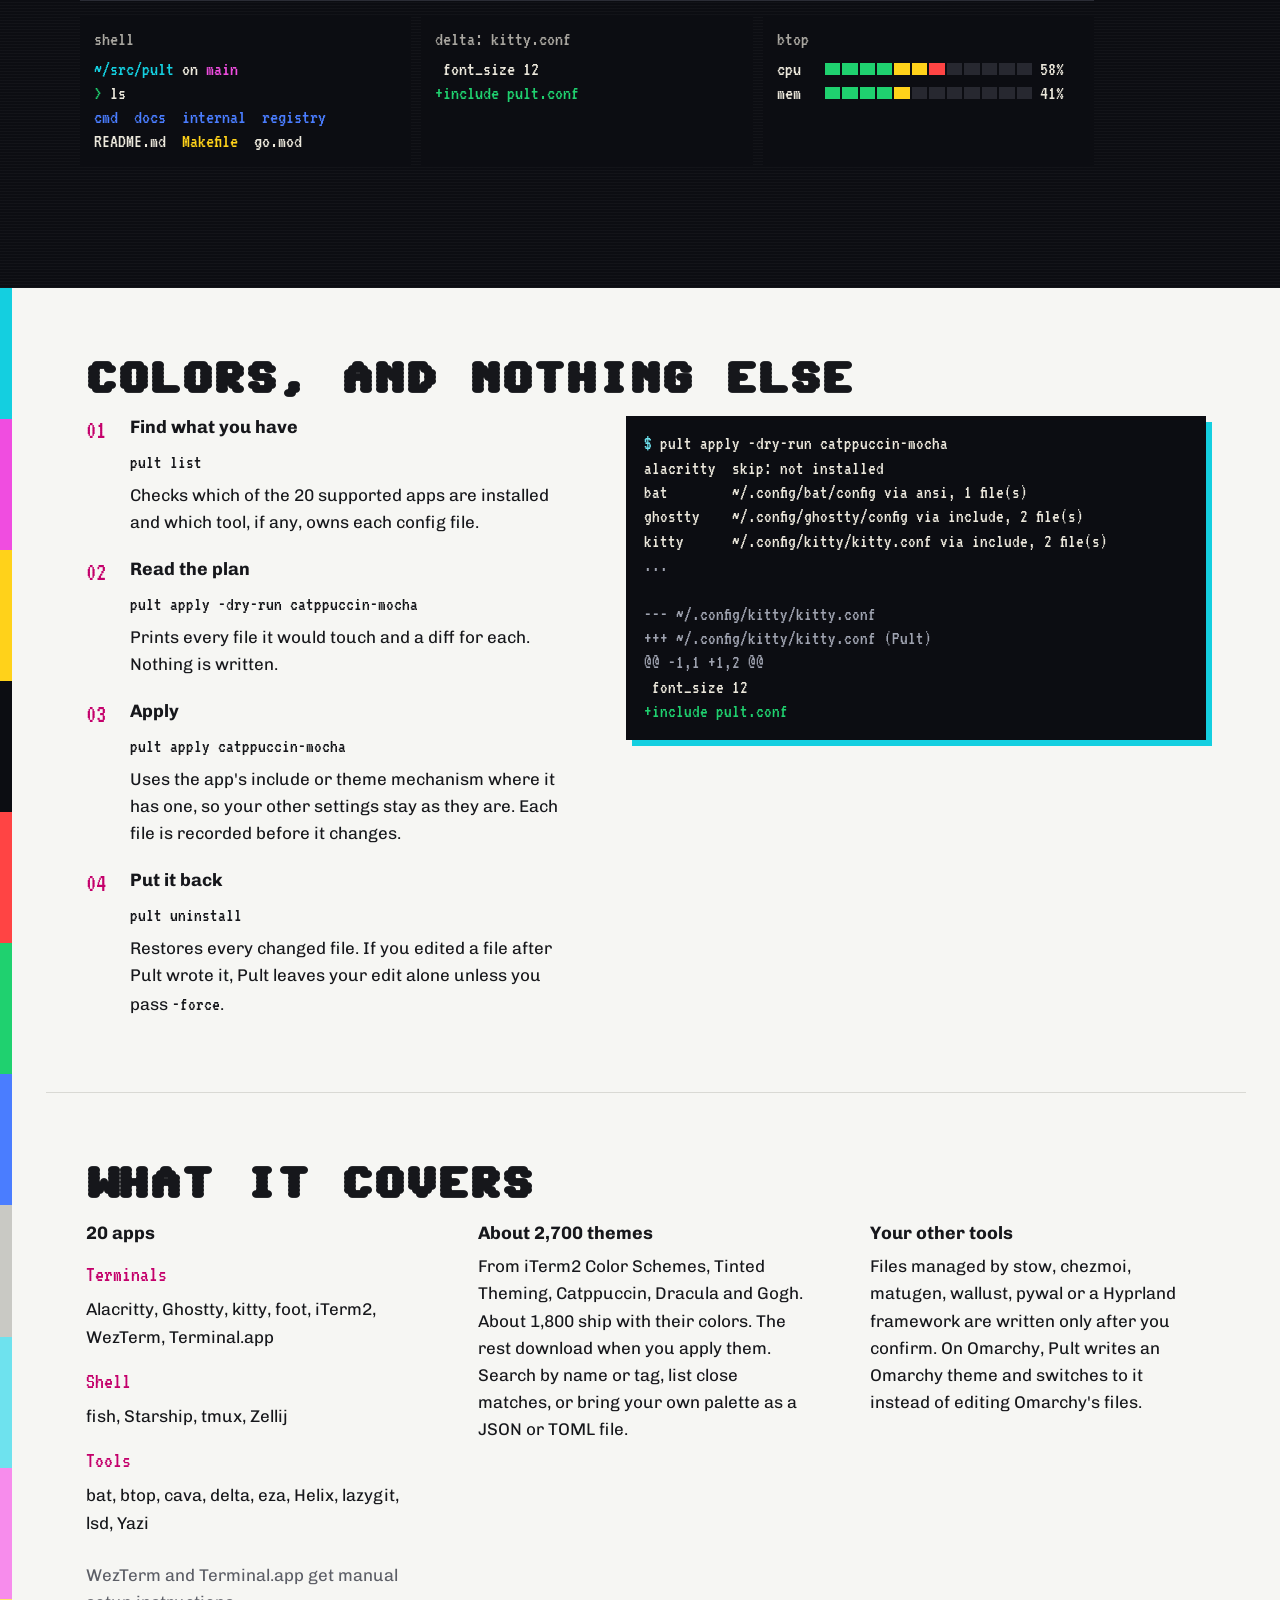
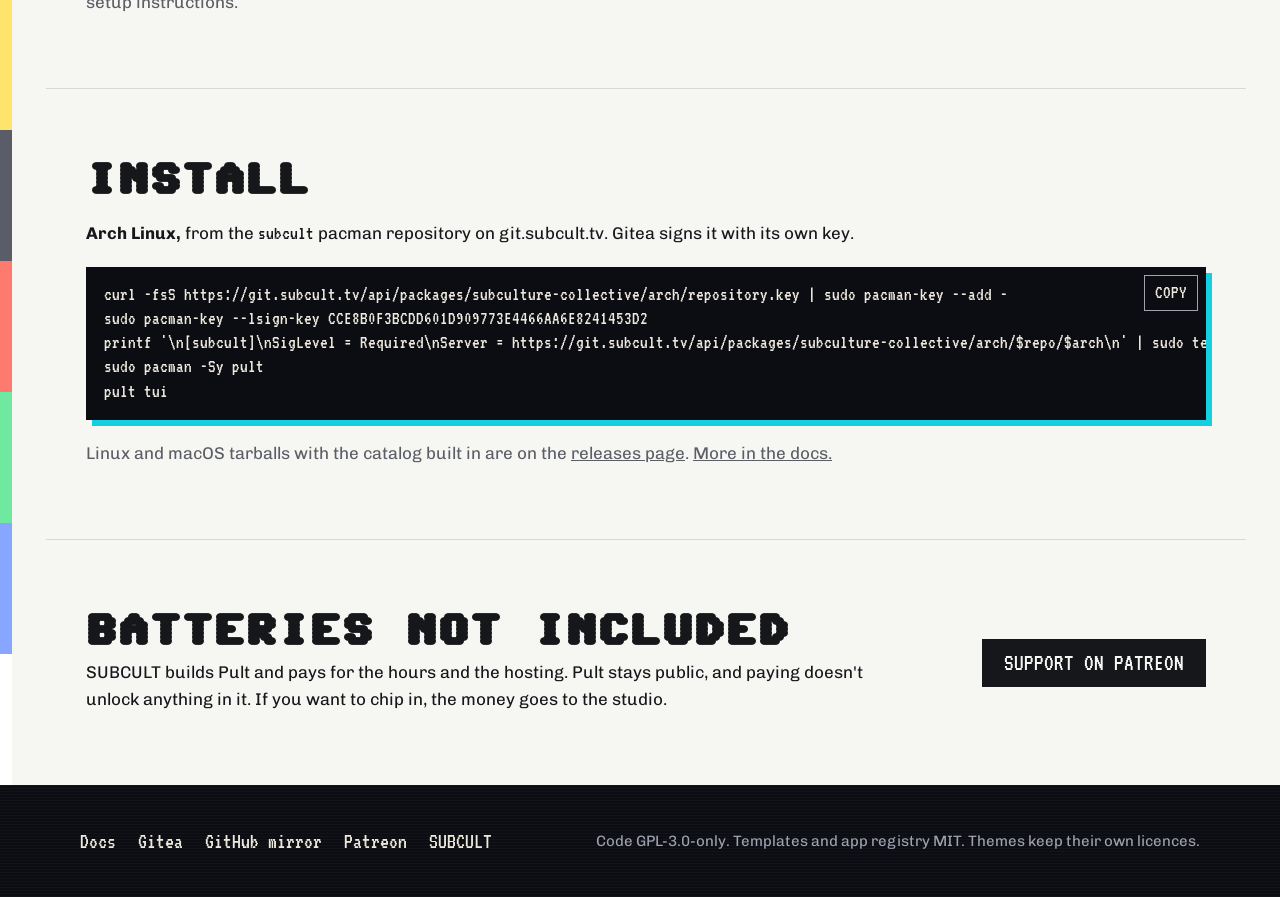
==== commit aef98a88: "site: redraw the TUI mock-up as the fullscreen, paned TUI The landing page's browser demo now matche" ====
--- a/site/index.html
+++ b/site/index.html
@@ -60,26 +60,37 @@
   <section class="wrap demo" aria-labelledby="demo-title">
     <div class="demo-head">
       <h2 id="demo-title">Change the<br>channel</h2>
-      <p>A browser mock-up of <code>pult tui</code>, with eight real palettes from the catalog. Click the list, then <code>j</code> and <code>k</code> move, <code>enter</code> applies and <code>u</code> goes back. The real app asks y/N before it writes anything.</p>
+      <p>A browser mock-up of <code>pult tui</code>, with eight real palettes from the catalog. Click a theme to select it and click it again to apply it, or focus the list and use <code>j</code> and <code>k</code> to move, <code>enter</code> to apply and <code>u</code> to go back. The real app shows the plan and asks before it writes anything.</p>
     </div>
     <div class="set">
       <div class="tui">
-        <div class="tui-top"><b>Pult</b>  <u>themes</u>  <span class="faint">apps</span></div>
-        <div class="faint tui-help">/ search · 1-9 tags · s similar · enter apply · u undo · q quit</div>
-        <ul class="rows" data-rows role="listbox" tabindex="0" aria-label="Themes">
-          <li id="t1" role="option" data-id="catppuccin-mocha"><span aria-hidden="true">&gt;</span><span>catppuccin-mocha</span><span>Catppuccin Mocha</span><span class="faint">cool,dark,pastel</span></li>
-          <li id="t2" role="option" data-id="dracula"><span></span><span>dracula</span><span>Dracula</span><span class="faint">cool,dark,high-contrast</span></li>
-          <li id="t3" role="option" data-id="nord"><span></span><span>nord</span><span>Nord</span><span class="faint">cool,dark,muted</span></li>
-          <li id="t4" role="option" data-id="gruvbox-dark"><span></span><span>gruvbox-dark</span><span>Gruvbox Dark</span><span class="faint">dark,warm</span></li>
-          <li id="t5" role="option" data-id="kanagawa"><span></span><span>kanagawa</span><span>Kanagawa</span><span class="faint">dark</span></li>
-          <li id="t6" role="option" data-id="everforest-dark"><span></span><span>everforest-dark</span><span>Everforest Dark</span><span class="faint">dark,pastel</span></li>
-          <li id="t7" role="option" data-id="ayu-dark"><span></span><span>ayu-dark</span><span>Ayu Dark</span><span class="faint">dark,high-contrast,pastel</span></li>
-          <li id="t8" role="option" data-id="rose-pine-dawn"><span></span><span>rose-pine-dawn</span><span>Rose Pine Dawn</span><span class="faint">cool,light,low-contrast</span></li>
-        </ul>
-        <div class="swatches" data-swatches aria-hidden="true">
-          <i style="background:var(--a0)"></i><i style="background:var(--a1)"></i><i style="background:var(--a2)"></i><i style="background:var(--a3)"></i><i style="background:var(--a4)"></i><i style="background:var(--a5)"></i><i style="background:var(--a6)"></i><i style="background:var(--a7)"></i>
-          <i style="background:var(--a8)"></i><i style="background:var(--a9)"></i><i style="background:var(--a10)"></i><i style="background:var(--a11)"></i><i style="background:var(--a12)"></i><i style="background:var(--a13)"></i><i style="background:var(--a14)"></i><i style="background:var(--a15)"></i>
-        </div>
+        <div class="tui-top"><b>Pult</b><span class="tab on">Themes</span><span class="tab faint">Apps</span><span class="faint tui-count">8 listed</span></div>
+        <div class="tui-body">
+          <div class="tui-left">
+            <div class="box"><span class="box-title">Search</span><span class="faint">/ name, family or author</span></div>
+            <div class="box tui-tags"><span class="box-title">Tags</span><span class="faint tag-list"><span>1 dark</span><span>2 light</span><span>3 pastel</span><span>4 neon</span><span>5 muted</span><span>6 warm</span><span>7 cool</span><span>8 high-contrast</span><span>9 low-contrast</span></span></div>
+            <div class="box focus"><span class="box-title">Themes</span><span class="box-note" data-note>1 of 8</span>
+            <ul class="rows" data-rows role="listbox" tabindex="0" aria-label="Themes">
+              <li id="t1" role="option" data-id="catppuccin-mocha" data-tags="cool, dark, pastel"><span>catppuccin-mocha</span><span>Catppuccin Mocha</span></li>
+              <li id="t2" role="option" data-id="dracula" data-tags="cool, dark, high-contrast"><span>dracula</span><span>Dracula</span></li>
+              <li id="t3" role="option" data-id="nord" data-tags="cool, dark, muted"><span>nord</span><span>Nord</span></li>
+              <li id="t4" role="option" data-id="gruvbox-dark" data-tags="dark, warm"><span>gruvbox-dark</span><span>Gruvbox Dark</span></li>
+              <li id="t5" role="option" data-id="kanagawa" data-tags="dark"><span>kanagawa</span><span>Kanagawa</span></li>
+              <li id="t6" role="option" data-id="everforest-dark" data-tags="dark, pastel"><span>everforest-dark</span><span>Everforest Dark</span></li>
+              <li id="t7" role="option" data-id="ayu-dark" data-tags="dark, high-contrast, pastel"><span>ayu-dark</span><span>Ayu Dark</span></li>
+              <li id="t8" role="option" data-id="rose-pine-dawn" data-tags="cool, light, low-contrast"><span>rose-pine-dawn</span><span>Rose Pine Dawn</span></li>
+            </ul></div>
+          </div>
+          <div class="box tui-preview"><span class="box-title">Preview</span>
+            <p data-preview-name>Catppuccin Mocha</p>
+            <dl><dt class="faint">id</dt><dd data-preview-id>catppuccin-mocha</dd><dt class="faint">tags</dt><dd data-preview-tags>cool, dark, pastel</dd></dl>
+            <div class="swatches" data-swatches aria-hidden="true">
+              <i style="background:var(--a0)"></i><i style="background:var(--a1)"></i><i style="background:var(--a2)"></i><i style="background:var(--a3)"></i><i style="background:var(--a4)"></i><i style="background:var(--a5)"></i><i style="background:var(--a6)"></i><i style="background:var(--a7)"></i>
+              <i style="background:var(--a8)"></i><i style="background:var(--a9)"></i><i style="background:var(--a10)"></i><i style="background:var(--a11)"></i><i style="background:var(--a12)"></i><i style="background:var(--a13)"></i><i style="background:var(--a14)"></i><i style="background:var(--a15)"></i>
+            </div>
+          </div>
+        </div>
+        <div class="faint tui-help">↑↓ move · enter apply · s similar · / search · 1-9 tags · tab pane · ? help · q quit</div>
       </div>
 
       <div class="panes" aria-label="Sample app output in the applied palette">
--- a/site/style.css
+++ b/site/style.css
@@ -113,12 +113,29 @@
 .set { display: grid; gap: 14px; }
 .tui, .pane { font: 20px/1.2 var(--term); }
 .tui { padding: 14px 16px; border: 1px solid #2a2c35; background: #000; min-width: 0; }
-.tui-top b { font-weight: 400; }
-.tui-top u { text-underline-offset: 3px; }
+.tui-top { display: flex; gap: 1ch; margin-bottom: 10px; }
+.tui-top b { font-weight: 400; margin-right: 1ch; }
+.tab { padding: 0 1ch; }
+.tab.on { background: var(--phosphor); color: #000; }
+.tui-count { margin-left: auto; }
 .faint { opacity: .62; }
-.tui-help { margin-bottom: 12px; }
+.tui-body { display: grid; gap: 14px; }
+.tui-left { display: grid; gap: 14px; align-content: start; min-width: 0; }
+/* Panes as the TUI draws them: a rounded border with the title cut into it.
+   The focused pane takes ANSI blue, so it changes with the palette on air. */
+.box { position: relative; min-width: 0; padding: 10px 1ch 6px; border: 1px solid #3a3c47; border-radius: 6px; }
+.box.focus { border-color: var(--a4); }
+.box-title, .box-note { position: absolute; top: -.65em; left: 1ch; padding: 0 .5ch; background: #000; line-height: 1.2; }
+.box.focus .box-title { color: var(--a4); }
+.box-note { top: auto; bottom: -.65em; left: auto; right: 1ch; opacity: .62; }
+.tag-list { display: flex; flex-wrap: wrap; gap: 0 2ch; }
+.tag-list span { white-space: nowrap; }
+.tui-preview p { margin-bottom: 8px; }
+.tui-preview dl { display: grid; grid-template-columns: 6ch minmax(0, 1fr); margin-bottom: 4px; }
+.tui-preview dd { overflow: hidden; text-overflow: ellipsis; white-space: nowrap; }
+.tui-help { margin-top: 10px; }
 .rows { outline-offset: 3px; }
-.rows li { display: grid; grid-template-columns: 2ch 20ch 20ch minmax(0, 1fr); gap: 0 2ch; padding: 2px 4px; cursor: pointer; }
+.rows li { display: grid; grid-template-columns: 20ch minmax(0, 1fr); gap: 0 2ch; padding: 1px 4px; cursor: pointer; }
 .rows li:hover { background: #1b1c22; }
 .rows li[aria-selected="true"] { background: var(--phosphor); color: #000; }
 .rows span { overflow: hidden; text-overflow: ellipsis; white-space: nowrap; }
@@ -144,14 +161,15 @@
 .status { min-height: 1.3em; margin-top: 12px; font: 24px/1.2 var(--term); color: var(--flag); }
 @media (min-width: 900px) {
   .demo-head { grid-template-columns: auto 1fr; align-items: start; }
-  .set { grid-template-columns: minmax(0, 1.5fr) minmax(0, 1fr) 92px; }
-  .js .remote { grid-template-columns: 1fr; align-content: start; }
+  .set { grid-template-columns: minmax(0, 1fr) 92px; }
+  .tui-body { grid-template-columns: minmax(0, 1.2fr) minmax(0, 1fr); }
+  .panes { grid-template-columns: repeat(3, minmax(0, 1fr)); }
+  .js .remote { grid-template-columns: 1fr; align-content: start; grid-column: 2; grid-row: 1 / span 2; }
 }
 @media (max-width: 899px) {
   .term.has-copy { padding-top: 50px; }
-  .rows li { grid-template-columns: 2ch 20ch minmax(0, 1fr); }
-  .rows span:last-child { display: none; }
-  .tui-help { display: none; }
+  .rows li { grid-template-columns: 17ch minmax(0, 1fr); }
+  .tui-help, .tui-tags { display: none; }
 }
 
 /* Paper surface */
